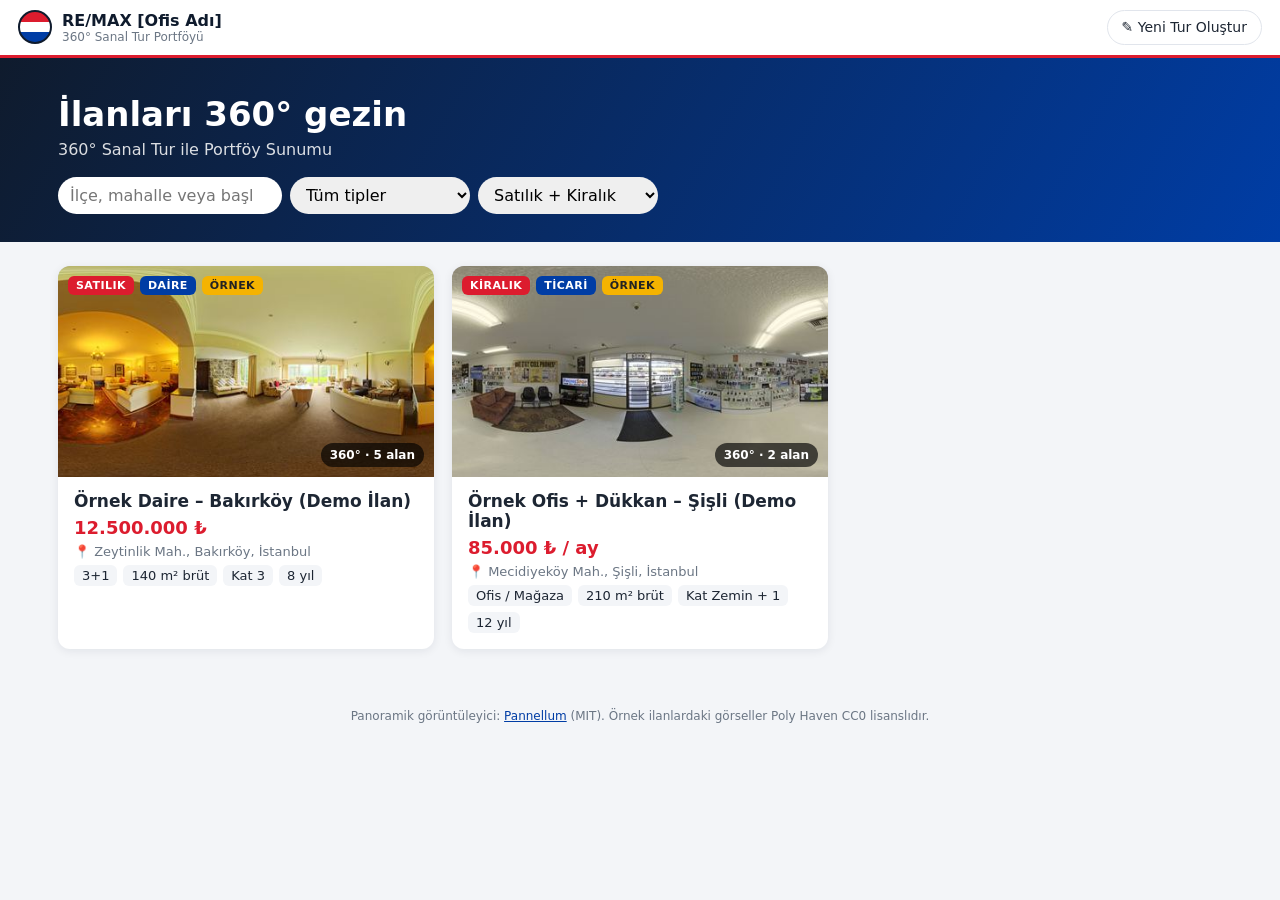
==== index.html @ f4664ff3 "Sanal tur sistemi v1" ====
<!doctype html>
<html lang="tr">
<head>
<meta charset="utf-8">
<meta name="viewport" content="width=device-width,initial-scale=1">
<title>360° Sanal Tur Portföyü</title>
<meta name="description" content="360° sanal tur ile daire ve ticari gayrimenkul portföyü">
<link rel="stylesheet" href="css/style.css">
</head>
<body>
<header class="ustbar">
  <a class="logo" href="index.html"><span class="balon"></span><span><span id="ofisAdi">RE/MAX</span><small>360° Sanal Tur Portföyü</small></span></a>
  <span class="bosluk"></span>
  <a class="btn" href="editor.html">✎ Yeni Tur Oluştur</a>
</header>
<section class="kahraman">
  <div class="kap">
    <h1>İlanları 360° gezin</h1>
    <p id="slogan">Daire ve ticari portföyümüzü odadan odaya sanal olarak gezin.</p>
    <div class="filtreler">
      <input id="ara" type="search" placeholder="İlçe, mahalle veya başlık ara…" aria-label="Ara">
      <select id="fTip" aria-label="Tip"><option value="">Tüm tipler</option><option value="daire">Daire / Konut</option><option value="ticari">Ticari</option></select>
      <select id="fDurum" aria-label="Durum"><option value="">Satılık + Kiralık</option><option>Satılık</option><option>Kiralık</option></select>
    </div>
  </div>
</section>
<main class="kap">
  <div id="izgara" class="izgara"><div class="bos">İlanlar yükleniyor…</div></div>
</main>
<div class="altbilgi">Panoramik görüntüleyici: <a href="https://pannellum.org" target="_blank" rel="noopener">Pannellum</a> (MIT). Örnek ilanlardaki görseller Poly Haven CC0 lisanslıdır.</div>
<script src="js/common.js"></script>
<script>
(function(){
  'use strict';
  var tum = [];
  if (ST.dosyaKorumasi()) { document.getElementById('izgara').innerHTML = '<div class="bos">Sunucu üzerinden açın (bkz. üstteki uyarı).</div>'; }
  ST.getJSON('ayarlar.json').then(function(a){
    if (a.marka) { document.getElementById('ofisAdi').textContent = a.marka.ofisAdi || 'RE/MAX'; if (a.marka.slogan) document.getElementById('slogan').textContent = a.marka.slogan; }
  }).catch(function(){});
  ST.getJSON('tours/index.json').then(function(ix){
    return Promise.all((ix.ilanlar || []).map(function(slug){
      return ST.getJSON('tours/' + slug + '/property.json').then(function(p){ p._slug = slug; return p; }).catch(function(e){ console.warn(e.message); return null; });
    }));
  }).then(function(list){ tum = list.filter(Boolean); ciz(); })
  .catch(function(e){ document.getElementById('izgara').innerHTML = '<div class="bos">İlan listesi yüklenemedi: ' + ST.esc(e.message) + '</div>'; });

  function ciz(){
    var q = document.getElementById('ara').value.toLocaleLowerCase('tr');
    var t = document.getElementById('fTip').value, d = document.getElementById('fDurum').value;
    var f = tum.filter(function(p){
      var metin = (p.baslik + ' ' + ST.konumYaz(p)).toLocaleLowerCase('tr');
      return (!q || metin.indexOf(q) > -1) && (!t || p.tip === t) && (!d || p.durum === d);
    });
    var el = document.getElementById('izgara');
    if (!f.length) { el.innerHTML = '<div class="bos">Kriterlere uygun ilan yok.</div>'; return; }
    el.innerHTML = f.map(function(p){
      var b = p.bilgiler || {}, ozet = [];
      if (b.odaSayisi && p.tip !== 'ticari') ozet.push(b.odaSayisi);
      if (b.kullanimAlani && p.tip === 'ticari') ozet.push(b.kullanimAlani);
      if (b.brutM2) ozet.push(b.brutM2 + ' m² brüt');
      if (b.kat) ozet.push('Kat ' + b.kat);
      if (b.binaYasi != null && b.binaYasi !== '') ozet.push(ST.degerYaz({k:'binaYasi'}, b.binaYasi));
      var kapak = 'tours/' + encodeURIComponent(p._slug) + '/' + encodeURIComponent(p.kapak || (p.sahneler && p.sahneler[0] && p.sahneler[0].kucuk) || '');
      return '<a class="kart" href="tur.html?p=' + encodeURIComponent(p._slug) + '">' +
        '<div class="gorsel" style="background-image:url(\'' + kapak + '\')"><div class="rozetler">' +
          '<span class="rozet kirmizi">' + ST.esc(p.durum || '') + '</span>' +
          '<span class="rozet">' + (p.tip === 'ticari' ? 'Ticari' : 'Daire') + '</span>' +
          (p.ornek ? '<span class="rozet sari">Örnek</span>' : '') +
        '</div><span class="tur360">360° · ' + ((p.sahneler || []).length) + ' alan</span></div>' +
        '<div class="icerik"><h3>' + ST.esc(p.baslik) + '</h3><div class="fiyat">' + ST.esc(ST.fiyatYaz(p)) + '</div>' +
        '<div class="konum">📍 ' + ST.esc(ST.konumYaz(p)) + '</div>' +
        '<div class="ozet">' + ozet.map(function(o){ return '<span>' + ST.esc(o) + '</span>'; }).join('') + '</div></div></a>';
    }).join('');
  }
  ['ara','fTip','fDurum'].forEach(function(id){ document.getElementById(id).addEventListener('input', ciz); });
})();
</script>
</body>
</html>
---- css/style.css ----
:root{--kirmizi:#DC1C2E;--mavi:#003DA5;--koyu:#0f1b2d;--gri:#f3f5f8;--cizgi:#e1e5ec;--yazi:#1d2633;--soluk:#6b7684;--yesil:#25D366;--r:12px}
*{box-sizing:border-box}
html,body{margin:0;padding:0}
body{font-family:system-ui,-apple-system,"Segoe UI",Roboto,"Helvetica Neue",Arial,sans-serif;color:var(--yazi);background:var(--gri);-webkit-font-smoothing:antialiased}
a{color:var(--mavi)}
button,.btn{font:inherit;cursor:pointer;border:1px solid var(--cizgi);background:#fff;color:var(--yazi);padding:8px 14px;border-radius:999px;display:inline-flex;align-items:center;gap:6px;text-decoration:none;font-size:14px;line-height:1.2}
button:hover,.btn:hover{border-color:var(--mavi)}
.btn-ana{background:var(--kirmizi);border-color:var(--kirmizi);color:#fff}
.btn-ana:hover{filter:brightness(1.08);border-color:var(--kirmizi)}
.btn-mavi{background:var(--mavi);border-color:var(--mavi);color:#fff}
.btn-wa{background:var(--yesil);border-color:var(--yesil);color:#fff}
.btn[aria-disabled=true],button:disabled{opacity:.45;pointer-events:none}
.aktif{background:var(--koyu)!important;color:#fff!important;border-color:var(--koyu)!important}
.st-uyari{background:#fff3cd;border-bottom:1px solid #f0d58a;padding:12px 16px;font-size:14px}
.rozet{display:inline-block;font-size:11px;font-weight:700;letter-spacing:.04em;text-transform:uppercase;padding:3px 8px;border-radius:6px;background:var(--mavi);color:#fff}
.rozet.kirmizi{background:var(--kirmizi)}
.rozet.sari{background:#f5b301;color:#222}

/* Üst bar */
.ustbar{display:flex;align-items:center;gap:14px;padding:10px 18px;background:#fff;border-bottom:3px solid var(--kirmizi);position:relative;z-index:5}
.logo{display:flex;align-items:center;gap:10px;font-weight:800;text-decoration:none;color:var(--koyu)}
.logo .balon{width:34px;height:34px;border-radius:50%;background:linear-gradient(180deg,var(--kirmizi) 0 33%,#fff 33% 66%,var(--mavi) 66%);border:2px solid var(--koyu);flex:none}
.logo small{display:block;font-weight:500;color:var(--soluk);font-size:12px}
.ustbar .bosluk{flex:1}

/* Portföy */
.kahraman{background:linear-gradient(120deg,var(--koyu),var(--mavi));color:#fff;padding:36px 18px 28px}
.kahraman h1{margin:0 0 6px;font-size:clamp(22px,4vw,34px)}
.kahraman p{margin:0;opacity:.85}
.filtreler{display:flex;flex-wrap:wrap;gap:8px;margin-top:18px}
.filtreler input,.filtreler select{font:inherit;padding:8px 12px;border-radius:999px;border:0;min-width:180px}
.kap{max-width:1200px;margin:0 auto;padding:0 18px}
.izgara{display:grid;grid-template-columns:repeat(auto-fill,minmax(290px,1fr));gap:18px;padding:24px 0 40px}
.kart{background:#fff;border-radius:var(--r);overflow:hidden;box-shadow:0 2px 10px rgba(15,27,45,.08);text-decoration:none;color:inherit;display:flex;flex-direction:column;transition:transform .15s,box-shadow .15s}
.kart:hover{transform:translateY(-3px);box-shadow:0 8px 24px rgba(15,27,45,.15)}
.kart .gorsel{position:relative;aspect-ratio:16/9;background:#ccd center/cover no-repeat}
.kart .gorsel .rozetler{position:absolute;left:10px;top:10px;display:flex;gap:6px}
.kart .gorsel .tur360{position:absolute;right:10px;bottom:10px;background:rgba(0,0,0,.65);color:#fff;font-weight:700;font-size:12px;padding:5px 9px;border-radius:999px}
.kart .icerik{padding:14px 16px 16px;display:flex;flex-direction:column;gap:6px}
.kart h3{margin:0;font-size:17px}
.kart .fiyat{color:var(--kirmizi);font-weight:800;font-size:18px}
.kart .konum{color:var(--soluk);font-size:13px}
.kart .ozet{display:flex;flex-wrap:wrap;gap:6px;font-size:13px}
.kart .ozet span{background:var(--gri);padding:3px 8px;border-radius:6px}
.bos{padding:40px;text-align:center;color:var(--soluk)}
.altbilgi{font-size:12px;color:var(--soluk);text-align:center;padding:20px}

/* Tur sayfası */
body.tur{height:100vh;height:100dvh;overflow:hidden;display:flex;flex-direction:column}
.tur-ana{flex:1;display:flex;min-height:0;position:relative}
.sahne-alani{flex:1;position:relative;min-width:0;background:#000}
#panorama{position:absolute;inset:0}
.tur-baslik{min-width:0}
.tur-baslik h1{margin:0;font-size:16px;white-space:nowrap;overflow:hidden;text-overflow:ellipsis}
.tur-baslik .fiyat{color:var(--kirmizi);font-weight:800}
.arac-cubugu{position:absolute;top:12px;right:12px;display:flex;gap:6px;z-index:3;flex-wrap:wrap;justify-content:flex-end}
.arac-cubugu button{background:rgba(255,255,255,.92);backdrop-filter:blur(4px)}
.sahne-adi{position:absolute;left:12px;bottom:118px;z-index:3;background:rgba(0,0,0,.6);color:#fff;padding:6px 12px;border-radius:999px;font-weight:600;font-size:14px}
.sahne-seridi{position:absolute;left:0;right:0;bottom:0;z-index:3;display:flex;gap:8px;overflow-x:auto;padding:10px 12px;background:linear-gradient(transparent,rgba(0,0,0,.7))}
.sahne-seridi button{flex:none;padding:0;border:2px solid transparent;border-radius:10px;overflow:hidden;width:132px;background:#000;color:#fff;flex-direction:column;align-items:stretch;gap:0}
.sahne-seridi button img{width:100%;height:66px;object-fit:cover;display:block}
.sahne-seridi button span{font-size:12px;padding:4px 6px;text-align:left;white-space:nowrap;overflow:hidden;text-overflow:ellipsis}
.sahne-seridi button.secili{border-color:var(--kirmizi)}
.panel{width:380px;flex:none;background:#fff;overflow-y:auto;border-left:1px solid var(--cizgi);transition:margin .25s}
.panel.kapali{margin-right:-380px}
.panel section{padding:16px 18px;border-bottom:1px solid var(--cizgi)}
.panel h2{margin:0 0 4px;font-size:19px}
.panel h3{margin:0 0 10px;font-size:13px;text-transform:uppercase;letter-spacing:.05em;color:var(--soluk)}
.panel .fiyat-buyuk{font-size:24px;font-weight:800;color:var(--kirmizi)}
.panel .aciklama{font-size:14px;color:#3c4654;white-space:pre-line}
.tablo{width:100%;border-collapse:collapse;font-size:14px}
.tablo td{padding:7px 0;border-bottom:1px dashed var(--cizgi)}
.tablo td:first-child{color:var(--soluk)}
.tablo td:last-child{text-align:right;font-weight:600}
.cipler{display:flex;flex-wrap:wrap;gap:6px}
.cipler span{background:#eef3fb;color:var(--mavi);padding:5px 10px;border-radius:999px;font-size:13px}
.cipler span::before{content:"✓ "}
.kat-plani img{width:100%;border-radius:8px;cursor:zoom-in;border:1px solid var(--cizgi)}
.harita iframe{width:100%;height:220px;border:0;border-radius:8px}
.danisman{display:flex;gap:12px;align-items:center}
.danisman .foto{width:64px;height:64px;border-radius:50%;background:var(--gri) center/cover;flex:none;display:grid;place-items:center;font-weight:800;color:var(--soluk);font-size:22px;border:2px solid var(--kirmizi)}
.danisman .ad{font-weight:700}
.danisman .alt{font-size:13px;color:var(--soluk)}
.yer-tutucu{background:#fff3cd;border-radius:4px;padding:0 3px}
.dugmeler{display:flex;flex-wrap:wrap;gap:8px;margin-top:12px}
.modal{position:fixed;inset:0;background:rgba(0,0,0,.75);display:none;align-items:center;justify-content:center;z-index:50;padding:20px}
.modal.acik{display:flex}
.modal .kutu{background:#fff;border-radius:var(--r);padding:20px;max-width:min(92vw,900px);max-height:90vh;overflow:auto;position:relative}
.modal .kapat{position:absolute;top:8px;right:8px}
.modal img{max-width:100%;display:block}
#qr canvas,#qr img{display:block;margin:10px auto}
.toast{position:fixed;left:50%;bottom:24px;transform:translateX(-50%);background:var(--koyu);color:#fff;padding:10px 16px;border-radius:999px;z-index:60;opacity:0;transition:opacity .2s;pointer-events:none}
.toast.goster{opacity:1}

/* Hotspot */
.pnlm-hotspot-base.st-hs{position:absolute;width:38px;height:38px;cursor:pointer}
.st-hs-ikon{display:grid;place-items:center;width:38px;height:38px;border-radius:50%;font-weight:800;font-size:18px;color:#fff;box-shadow:0 2px 10px rgba(0,0,0,.45);border:2px solid #fff;transition:transform .15s}
.st-hs:hover .st-hs-ikon{transform:scale(1.15)}
.st-hs-gecis .st-hs-ikon{background:var(--kirmizi);animation:nabiz 2s infinite}
.st-hs-bilgi .st-hs-ikon{background:var(--mavi);font-family:Georgia,serif;font-style:italic}
.st-hs-etiket{position:absolute;left:50%;top:44px;transform:translateX(-50%);background:rgba(15,27,45,.92);color:#fff;padding:6px 10px;border-radius:8px;font-size:13px;white-space:nowrap;pointer-events:none}
.st-hs-bilgi .st-hs-etiket{white-space:normal;width:230px;display:none}
.st-hs-bilgi .st-hs-etiket strong{display:block;margin-bottom:2px}
.st-hs-bilgi .st-hs-etiket span{opacity:.9}
.st-hs-bilgi:hover .st-hs-etiket,.st-hs-bilgi.acik .st-hs-etiket{display:block}
@keyframes nabiz{0%{box-shadow:0 0 0 0 rgba(220,28,46,.6)}70%{box-shadow:0 0 0 14px rgba(220,28,46,0)}100%{box-shadow:0 0 0 0 rgba(220,28,46,0)}}

@media (max-width:820px){
  .panel{position:absolute;inset:auto 0 0 0;width:auto;max-height:70%;z-index:10;border-left:0;border-top:3px solid var(--kirmizi);border-radius:16px 16px 0 0;box-shadow:0 -8px 30px rgba(0,0,0,.3)}
  .panel.kapali{margin:0;transform:translateY(105%)}
  .ustbar .gizle-mobil{display:none}
  .arac-cubugu button .yazi{display:none}
  .sahne-seridi button{width:104px}
  .sahne-seridi button img{height:52px}
  .sahne-adi{bottom:100px}
}

/* Editör */
body.editor{height:100vh;display:flex;flex-direction:column;overflow:hidden}
.ed-ana{flex:1;display:grid;grid-template-columns:400px 1fr;min-height:0}
.ed-form{overflow-y:auto;background:#fff;border-right:1px solid var(--cizgi)}
.ed-form details{border-bottom:1px solid var(--cizgi)}
.ed-form summary{padding:13px 16px;font-weight:700;cursor:pointer;background:#fafbfc}
.ed-form .govde{padding:12px 16px 16px;display:grid;grid-template-columns:1fr 1fr;gap:10px}
.ed-form label{display:flex;flex-direction:column;gap:4px;font-size:12px;color:var(--soluk);font-weight:600}
.ed-form label.tam{grid-column:1/-1}
.ed-form input,.ed-form select,.ed-form textarea{font:inherit;font-size:14px;color:var(--yazi);padding:7px 9px;border:1px solid var(--cizgi);border-radius:8px;background:#fff;width:100%}
.ed-form textarea{min-height:70px;resize:vertical}
.ed-form .ipucu{grid-column:1/-1;font-size:12px;color:var(--soluk);margin:0}
.tip-secici{grid-column:1/-1;display:flex;gap:6px}
.tip-secici button{flex:1;justify-content:center}
.oz-cipler{grid-column:1/-1;display:flex;flex-wrap:wrap;gap:5px}
.oz-cipler button{padding:4px 9px;font-size:12px}
.ed-sag{display:flex;flex-direction:column;min-width:0;min-height:0}
.ed-arac{display:flex;flex-wrap:wrap;gap:8px;padding:10px 12px;background:#fff;border-bottom:1px solid var(--cizgi);align-items:center}
.ed-arac .bosluk{flex:1}
.ed-onizleme{flex:1;position:relative;background:#1b2330;min-height:240px}
#edPanorama{position:absolute;inset:0}
.ed-onizleme.yerlestir{outline:4px solid #f5b301;outline-offset:-4px}
.ed-onizleme.yerlestir #edPanorama{cursor:crosshair}
.ed-bos{position:absolute;inset:0;display:grid;place-items:center;color:#9aa6b6;text-align:center;padding:20px}
.ed-mod{position:absolute;top:10px;left:50%;transform:translateX(-50%);background:#f5b301;color:#222;font-weight:700;padding:6px 14px;border-radius:999px;z-index:4;display:none}
.ed-onizleme.yerlestir .ed-mod{display:block}
.ed-alt{display:grid;grid-template-columns:1fr 1fr;gap:0;max-height:38%;min-height:180px;border-top:1px solid var(--cizgi);background:#fff}
.ed-alt>div{overflow-y:auto;padding:10px 12px}
.ed-alt>div+div{border-left:1px solid var(--cizgi)}
.ed-alt h4{margin:0 0 8px;font-size:13px;text-transform:uppercase;color:var(--soluk);letter-spacing:.05em}
.sahne-liste{display:flex;flex-direction:column;gap:6px}
.sahne-satir{display:grid;grid-template-columns:72px 1fr auto;gap:8px;align-items:center;padding:6px;border:1px solid var(--cizgi);border-radius:10px}
.sahne-satir.secili{border-color:var(--kirmizi);background:#fff5f6}
.sahne-satir img{width:72px;height:36px;object-fit:cover;border-radius:6px;cursor:pointer}
.sahne-satir input{font:inherit;font-size:14px;border:1px solid var(--cizgi);border-radius:6px;padding:5px 7px;width:100%}
.sahne-satir .islemler{display:flex;gap:4px}
.sahne-satir .islemler button{padding:4px 8px;font-size:12px}
.nokta-liste{display:flex;flex-direction:column;gap:6px;font-size:13px}
.nokta-satir{display:flex;gap:8px;align-items:center;padding:6px 8px;border:1px solid var(--cizgi);border-radius:8px}
.nokta-satir .tip{font-weight:800;width:22px;height:22px;border-radius:50%;display:grid;place-items:center;color:#fff;flex:none;font-size:12px}
.nokta-satir .tip.g{background:var(--kirmizi)}
.nokta-satir .tip.b{background:var(--mavi)}
.nokta-satir .metin{flex:1;min-width:0;overflow:hidden;text-overflow:ellipsis;white-space:nowrap}
.nokta-satir button{padding:3px 8px;font-size:12px}
.form-modal label{display:flex;flex-direction:column;gap:4px;font-size:13px;font-weight:600;margin-bottom:10px;color:var(--soluk)}
.form-modal input,.form-modal select,.form-modal textarea{font:inherit;padding:8px;border:1px solid var(--cizgi);border-radius:8px;width:360px;max-width:80vw}
.yukleniyor{position:fixed;inset:0;background:rgba(255,255,255,.8);display:none;place-items:center;z-index:70;font-weight:700}
.yukleniyor.acik{display:grid}
@media (max-width:900px){.ed-ana{grid-template-columns:1fr;overflow-y:auto}.ed-form{max-height:none}.ed-sag{min-height:90vh}.ed-alt{grid-template-columns:1fr}}
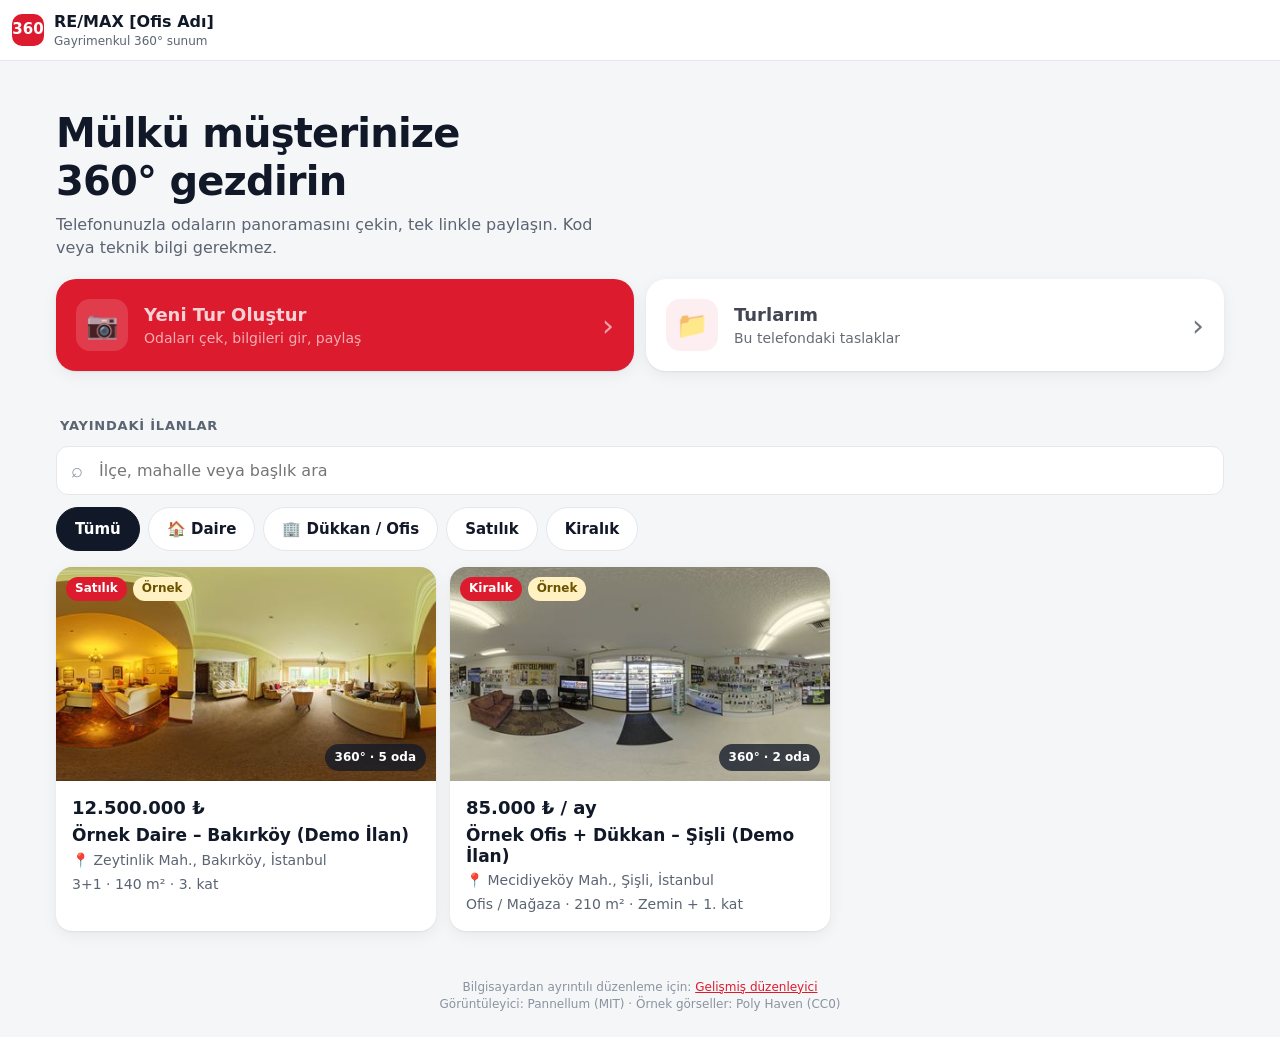
==== commit 9b17fc41: "Çek ve Kaydet sihirbazı, telefon panoraması desteği, taslak kaydı ve yeni mobil öncelikli arayüz" ====
--- a/index.html
+++ b/index.html
@@ -2,77 +2,87 @@
 <html lang="tr">
 <head>
 <meta charset="utf-8">
-<meta name="viewport" content="width=device-width,initial-scale=1">
-<title>360° Sanal Tur Portföyü</title>
-<meta name="description" content="360° sanal tur ile daire ve ticari gayrimenkul portföyü">
+<meta name="viewport" content="width=device-width,initial-scale=1,viewport-fit=cover">
+<meta name="theme-color" content="#ffffff">
+<title>360° Sanal Tur</title>
+<meta name="description" content="Daire ve ticari gayrimenkulleri 360° sanal tur ile gezin">
 <link rel="stylesheet" href="css/style.css">
 </head>
 <body>
 <header class="ustbar">
-  <a class="logo" href="index.html"><span class="balon"></span><span><span id="ofisAdi">RE/MAX</span><small>360° Sanal Tur Portföyü</small></span></a>
-  <span class="bosluk"></span>
-  <a class="btn" href="editor.html">✎ Yeni Tur Oluştur</a>
+  <a class="logo" href="index.html"><span class="isaret">360</span><span><span id="ofisAdi">Sanal Tur</span><small>Gayrimenkul 360° sunum</small></span></a>
 </header>
+
 <section class="kahraman">
-  <div class="kap">
-    <h1>İlanları 360° gezin</h1>
-    <p id="slogan">Daire ve ticari portföyümüzü odadan odaya sanal olarak gezin.</p>
-    <div class="filtreler">
-      <input id="ara" type="search" placeholder="İlçe, mahalle veya başlık ara…" aria-label="Ara">
-      <select id="fTip" aria-label="Tip"><option value="">Tüm tipler</option><option value="daire">Daire / Konut</option><option value="ticari">Ticari</option></select>
-      <select id="fDurum" aria-label="Durum"><option value="">Satılık + Kiralık</option><option>Satılık</option><option>Kiralık</option></select>
-    </div>
+  <h2>Mülkü müşterinize<br>360° gezdirin</h2>
+  <p>Telefonunuzla odaların panoramasını çekin, tek linkle paylaşın. Kod veya teknik bilgi gerekmez.</p>
+  <div class="buyuk-secim">
+    <a class="ana" href="cek.html#yeni" id="btnYeniTur"><span class="e">📷</span><span><b>Yeni Tur Oluştur</b><span>Odaları çek, bilgileri gir, paylaş</span></span></a>
+    <a href="cek.html" id="btnTurlarim"><span class="e">📁</span><span><b>Turlarım</b><span id="taslakSayi">Bu telefondaki taslaklar</span></span></a>
   </div>
 </section>
-<main class="kap">
-  <div id="izgara" class="izgara"><div class="bos">İlanlar yükleniyor…</div></div>
+
+<main class="sayfa genis" style="padding-bottom:24px">
+  <div class="bolum-baslik">Yayındaki ilanlar</div>
+  <div class="ara"><input id="ara" class="girdi" type="search" placeholder="İlçe, mahalle veya başlık ara" aria-label="Ara"></div>
+  <div class="filtre-cubugu" id="filtreler">
+    <button class="aktif" data-f="">Tümü</button>
+    <button data-f="daire">🏠 Daire</button>
+    <button data-f="ticari">🏢 Dükkan / Ofis</button>
+    <button data-f="Satılık">Satılık</button>
+    <button data-f="Kiralık">Kiralık</button>
+  </div>
+  <div id="izgara" class="izgara" style="margin-top:10px"><div class="bos">İlanlar yükleniyor…</div></div>
 </main>
-<div class="altbilgi">Panoramik görüntüleyici: <a href="https://pannellum.org" target="_blank" rel="noopener">Pannellum</a> (MIT). Örnek ilanlardaki görseller Poly Haven CC0 lisanslıdır.</div>
+<div class="altbilgi">Bilgisayardan ayrıntılı düzenleme için: <a href="editor.html">Gelişmiş düzenleyici</a><br>Görüntüleyici: Pannellum (MIT) · Örnek görseller: Poly Haven (CC0)</div>
+
 <script src="js/common.js"></script>
+<script src="js/depo.js"></script>
 <script>
 (function(){
   'use strict';
-  var tum = [];
-  if (ST.dosyaKorumasi()) { document.getElementById('izgara').innerHTML = '<div class="bos">Sunucu üzerinden açın (bkz. üstteki uyarı).</div>'; }
-  ST.getJSON('ayarlar.json').then(function(a){
-    if (a.marka) { document.getElementById('ofisAdi').textContent = a.marka.ofisAdi || 'RE/MAX'; if (a.marka.slogan) document.getElementById('slogan').textContent = a.marka.slogan; }
-  }).catch(function(){});
+  var tum = [], filtre = '';
+  ST.dosyaKorumasi();
+  ST.getJSON('ayarlar.json').then(function(a){ if (a.marka && a.marka.ofisAdi) document.getElementById('ofisAdi').textContent = a.marka.ofisAdi; }).catch(function(){});
+  Depo.taslakListe().then(function(l){ if (l.length) document.getElementById('taslakSayi').textContent = l.length + ' taslak bu telefonda kayıtlı'; }).catch(function(){});
   ST.getJSON('tours/index.json').then(function(ix){
     return Promise.all((ix.ilanlar || []).map(function(slug){
-      return ST.getJSON('tours/' + slug + '/property.json').then(function(p){ p._slug = slug; return p; }).catch(function(e){ console.warn(e.message); return null; });
+      return ST.getJSON('tours/' + slug + '/property.json').then(function(p){ p._slug = slug; return p; }).catch(function(){ return null; });
     }));
   }).then(function(list){ tum = list.filter(Boolean); ciz(); })
-  .catch(function(e){ document.getElementById('izgara').innerHTML = '<div class="bos">İlan listesi yüklenemedi: ' + ST.esc(e.message) + '</div>'; });
+  .catch(function(e){ document.getElementById('izgara').innerHTML = '<div class="bos">İlanlar yüklenemedi.</div>'; });
 
   function ciz(){
     var q = document.getElementById('ara').value.toLocaleLowerCase('tr');
-    var t = document.getElementById('fTip').value, d = document.getElementById('fDurum').value;
     var f = tum.filter(function(p){
       var metin = (p.baslik + ' ' + ST.konumYaz(p)).toLocaleLowerCase('tr');
-      return (!q || metin.indexOf(q) > -1) && (!t || p.tip === t) && (!d || p.durum === d);
+      return (!q || metin.indexOf(q) > -1) && (!filtre || p.tip === filtre || p.durum === filtre);
     });
     var el = document.getElementById('izgara');
-    if (!f.length) { el.innerHTML = '<div class="bos">Kriterlere uygun ilan yok.</div>'; return; }
+    if (!f.length) { el.innerHTML = '<div class="bos"><div class="ikon">🔍</div>' + (tum.length ? 'Bu aramaya uygun ilan yok.' : 'Henüz yayında ilan yok.<br>İlk turunuzu oluşturun!') + '</div>'; return; }
     el.innerHTML = f.map(function(p){
       var b = p.bilgiler || {}, ozet = [];
-      if (b.odaSayisi && p.tip !== 'ticari') ozet.push(b.odaSayisi);
-      if (b.kullanimAlani && p.tip === 'ticari') ozet.push(b.kullanimAlani);
-      if (b.brutM2) ozet.push(b.brutM2 + ' m² brüt');
-      if (b.kat) ozet.push('Kat ' + b.kat);
-      if (b.binaYasi != null && b.binaYasi !== '') ozet.push(ST.degerYaz({k:'binaYasi'}, b.binaYasi));
+      if (p.tip !== 'ticari' && b.odaSayisi) ozet.push(b.odaSayisi);
+      if (p.tip === 'ticari' && b.kullanimAlani) ozet.push(b.kullanimAlani);
+      if (b.brutM2) ozet.push(b.brutM2 + ' m²');
+      if (b.kat) ozet.push(b.kat + '. kat');
       var kapak = 'tours/' + encodeURIComponent(p._slug) + '/' + encodeURIComponent(p.kapak || (p.sahneler && p.sahneler[0] && p.sahneler[0].kucuk) || '');
       return '<a class="kart" href="tur.html?p=' + encodeURIComponent(p._slug) + '">' +
         '<div class="gorsel" style="background-image:url(\'' + kapak + '\')"><div class="rozetler">' +
-          '<span class="rozet kirmizi">' + ST.esc(p.durum || '') + '</span>' +
-          '<span class="rozet">' + (p.tip === 'ticari' ? 'Ticari' : 'Daire') + '</span>' +
-          (p.ornek ? '<span class="rozet sari">Örnek</span>' : '') +
-        '</div><span class="tur360">360° · ' + ((p.sahneler || []).length) + ' alan</span></div>' +
-        '<div class="icerik"><h3>' + ST.esc(p.baslik) + '</h3><div class="fiyat">' + ST.esc(ST.fiyatYaz(p)) + '</div>' +
+          '<span class="rozet ana">' + ST.esc(p.durum || '') + '</span>' + (p.ornek ? '<span class="rozet ornek">Örnek</span>' : '') +
+        '</div><span class="tur360">360° · ' + ((p.sahneler || []).length) + ' oda</span></div>' +
+        '<div class="icerik"><div class="fiyat">' + ST.esc(ST.fiyatYaz(p)) + '</div><h3>' + ST.esc(p.baslik) + '</h3>' +
         '<div class="konum">📍 ' + ST.esc(ST.konumYaz(p)) + '</div>' +
-        '<div class="ozet">' + ozet.map(function(o){ return '<span>' + ST.esc(o) + '</span>'; }).join('') + '</div></div></a>';
+        (ozet.length ? '<div class="ozet">' + ST.esc(ozet.join(' · ')) + '</div>' : '') + '</div></a>';
     }).join('');
   }
-  ['ara','fTip','fDurum'].forEach(function(id){ document.getElementById(id).addEventListener('input', ciz); });
+  document.getElementById('ara').addEventListener('input', ciz);
+  document.getElementById('filtreler').addEventListener('click', function(e){
+    var b = e.target.closest('button'); if (!b) return;
+    filtre = b.dataset.f;
+    Array.prototype.forEach.call(this.children, function(x){ x.classList.toggle('aktif', x === b); });
+    ciz();
+  });
 })();
 </script>
 </body>
--- a/css/style.css
+++ b/css/style.css
@@ -1,166 +1,345 @@
-:root{--kirmizi:#DC1C2E;--mavi:#003DA5;--koyu:#0f1b2d;--gri:#f3f5f8;--cizgi:#e1e5ec;--yazi:#1d2633;--soluk:#6b7684;--yesil:#25D366;--r:12px}
-*{box-sizing:border-box}
+/* ===== Sanal Tur – tasarım sistemi (mobil öncelikli) ===== */
+:root{
+  --ana:#DC1C2E;--ana-koyu:#B3141F;--ana-acik:#FDECEE;
+  --metin:#111827;--ikincil:#5B6472;--soluk:#8A93A0;
+  --zemin:#F5F6F8;--kart:#FFFFFF;--cizgi:#E5E7EB;--koyu:#111827;
+  --wa:#1FAF54;--r:16px;--r-k:12px;--golge:0 1px 2px rgba(17,24,39,.06),0 4px 16px rgba(17,24,39,.06);
+  --ust:env(safe-area-inset-top,0px);--alt:env(safe-area-inset-bottom,0px);
+}
+*{box-sizing:border-box;-webkit-tap-highlight-color:transparent}
+html{-webkit-text-size-adjust:100%}
 html,body{margin:0;padding:0}
-body{font-family:system-ui,-apple-system,"Segoe UI",Roboto,"Helvetica Neue",Arial,sans-serif;color:var(--yazi);background:var(--gri);-webkit-font-smoothing:antialiased}
-a{color:var(--mavi)}
-button,.btn{font:inherit;cursor:pointer;border:1px solid var(--cizgi);background:#fff;color:var(--yazi);padding:8px 14px;border-radius:999px;display:inline-flex;align-items:center;gap:6px;text-decoration:none;font-size:14px;line-height:1.2}
-button:hover,.btn:hover{border-color:var(--mavi)}
-.btn-ana{background:var(--kirmizi);border-color:var(--kirmizi);color:#fff}
-.btn-ana:hover{filter:brightness(1.08);border-color:var(--kirmizi)}
-.btn-mavi{background:var(--mavi);border-color:var(--mavi);color:#fff}
-.btn-wa{background:var(--yesil);border-color:var(--yesil);color:#fff}
-.btn[aria-disabled=true],button:disabled{opacity:.45;pointer-events:none}
+body{font-family:system-ui,-apple-system,"Segoe UI",Roboto,"Helvetica Neue",Arial,sans-serif;font-size:16px;line-height:1.45;color:var(--metin);background:var(--zemin);-webkit-font-smoothing:antialiased;overflow-x:hidden}
+a{color:var(--ana)}
+h1,h2,h3{line-height:1.2}
+img{max-width:100%}
+[hidden]{display:none!important}
+code{background:#eef0f3;padding:1px 5px;border-radius:5px;font-size:.9em}
+
+/* Butonlar */
+.btn,button{font:inherit;font-weight:600;cursor:pointer;border:1.5px solid var(--cizgi);background:var(--kart);color:var(--metin);min-height:44px;padding:10px 18px;border-radius:999px;display:inline-flex;align-items:center;justify-content:center;gap:8px;text-decoration:none;font-size:15px;line-height:1.2;transition:background .15s,border-color .15s,transform .05s;user-select:none}
+.btn:active,button:active{transform:scale(.98)}
+.btn:hover,button:hover{border-color:#cdd2d9}
+.btn-ana{background:var(--ana);border-color:var(--ana);color:#fff}
+.btn-ana:hover{background:var(--ana-koyu);border-color:var(--ana-koyu)}
+.btn-koyu{background:var(--koyu);border-color:var(--koyu);color:#fff}
+.btn-sade{background:transparent;border-color:transparent}
+.btn-sade:hover{background:rgba(17,24,39,.05);border-color:transparent}
+.btn-wa{background:var(--wa);border-color:var(--wa);color:#fff}
+.btn-buyuk{min-height:56px;font-size:17px;padding:14px 22px;border-radius:var(--r)}
+.btn-blok{display:flex;width:100%}
+.btn-ikon{width:44px;padding:0;flex:none}
+.btn[aria-disabled=true],button:disabled{opacity:.4;pointer-events:none}
 .aktif{background:var(--koyu)!important;color:#fff!important;border-color:var(--koyu)!important}
-.st-uyari{background:#fff3cd;border-bottom:1px solid #f0d58a;padding:12px 16px;font-size:14px}
-.rozet{display:inline-block;font-size:11px;font-weight:700;letter-spacing:.04em;text-transform:uppercase;padding:3px 8px;border-radius:6px;background:var(--mavi);color:#fff}
-.rozet.kirmizi{background:var(--kirmizi)}
-.rozet.sari{background:#f5b301;color:#222}
 
 /* Üst bar */
-.ustbar{display:flex;align-items:center;gap:14px;padding:10px 18px;background:#fff;border-bottom:3px solid var(--kirmizi);position:relative;z-index:5}
-.logo{display:flex;align-items:center;gap:10px;font-weight:800;text-decoration:none;color:var(--koyu)}
-.logo .balon{width:34px;height:34px;border-radius:50%;background:linear-gradient(180deg,var(--kirmizi) 0 33%,#fff 33% 66%,var(--mavi) 66%);border:2px solid var(--koyu);flex:none}
-.logo small{display:block;font-weight:500;color:var(--soluk);font-size:12px}
+.ustbar{position:sticky;top:0;z-index:20;display:flex;align-items:center;gap:8px;padding:calc(8px + var(--ust)) 12px 8px;background:rgba(255,255,255,.92);backdrop-filter:saturate(1.4) blur(10px);-webkit-backdrop-filter:saturate(1.4) blur(10px);border-bottom:1px solid var(--cizgi);min-height:60px}
 .ustbar .bosluk{flex:1}
-
-/* Portföy */
-.kahraman{background:linear-gradient(120deg,var(--koyu),var(--mavi));color:#fff;padding:36px 18px 28px}
-.kahraman h1{margin:0 0 6px;font-size:clamp(22px,4vw,34px)}
-.kahraman p{margin:0;opacity:.85}
-.filtreler{display:flex;flex-wrap:wrap;gap:8px;margin-top:18px}
-.filtreler input,.filtreler select{font:inherit;padding:8px 12px;border-radius:999px;border:0;min-width:180px}
-.kap{max-width:1200px;margin:0 auto;padding:0 18px}
-.izgara{display:grid;grid-template-columns:repeat(auto-fill,minmax(290px,1fr));gap:18px;padding:24px 0 40px}
-.kart{background:#fff;border-radius:var(--r);overflow:hidden;box-shadow:0 2px 10px rgba(15,27,45,.08);text-decoration:none;color:inherit;display:flex;flex-direction:column;transition:transform .15s,box-shadow .15s}
-.kart:hover{transform:translateY(-3px);box-shadow:0 8px 24px rgba(15,27,45,.15)}
-.kart .gorsel{position:relative;aspect-ratio:16/9;background:#ccd center/cover no-repeat}
+.ustbar .kucuk{white-space:nowrap}
+.ustbar h1{font-size:17px;margin:0;white-space:nowrap;overflow:hidden;text-overflow:ellipsis}
+.logo{display:flex;align-items:center;gap:10px;font-weight:800;text-decoration:none;color:var(--metin);min-height:44px}
+.logo .isaret{width:32px;height:32px;border-radius:10px;background:var(--ana);color:#fff;display:grid;place-items:center;font-size:15px;font-weight:900;flex:none}
+.logo small{display:block;font-weight:500;color:var(--ikincil);font-size:12px}
+.st-uyari{background:#FFF7E0;border-bottom:1px solid #F3DE9C;padding:12px 16px;font-size:14px}
+
+/* Genel yerleşim */
+.sayfa{max-width:720px;margin:0 auto;padding:16px 16px calc(120px + var(--alt))}
+.genis{max-width:1200px}
+.kart-k{background:var(--kart);border-radius:var(--r);box-shadow:var(--golge);padding:18px}
+.kart-k+.kart-k{margin-top:14px}
+.baslik-k{font-size:22px;margin:4px 0 6px}
+.yardim{color:var(--ikincil);font-size:15px;margin:0 0 16px}
+.kucuk{font-size:13px;color:var(--ikincil)}
+.bolum-baslik{font-size:13px;font-weight:700;letter-spacing:.06em;text-transform:uppercase;color:var(--ikincil);margin:22px 4px 10px}
+.bos{padding:28px 18px;text-align:center;color:var(--ikincil);background:var(--kart);border-radius:var(--r);border:1.5px dashed var(--cizgi)}
+.bos .ikon{font-size:40px;line-height:1;margin-bottom:8px}
+.rozet{display:inline-flex;align-items:center;font-size:12px;font-weight:700;padding:3px 9px;border-radius:999px;background:#EEF0F3;color:var(--metin)}
+.rozet.ana{background:var(--ana);color:#fff}
+.rozet.ornek{background:#FFF1C2;color:#6B5200}
+
+/* Form */
+.alan{display:flex;flex-direction:column;gap:6px;margin-bottom:14px;font-size:14px;font-weight:600;color:var(--metin)}
+.alan small{font-weight:400;color:var(--ikincil)}
+.alan input,.alan select,.alan textarea,.girdi{font:inherit;font-size:16px;font-weight:400;color:var(--metin);min-height:48px;padding:12px 14px;border:1.5px solid var(--cizgi);border-radius:var(--r-k);background:#fff;width:100%;-webkit-appearance:none;appearance:none}
+.alan select{background:#fff url("data:image/svg+xml,%3Csvg xmlns='http://www.w3.org/2000/svg' width='12' height='8'%3E%3Cpath d='M1 1l5 5 5-5' stroke='%235B6472' stroke-width='2' fill='none'/%3E%3C/svg%3E") no-repeat right 14px center;padding-right:36px}
+.alan textarea{min-height:96px;resize:vertical}
+.alan input:focus,.alan select:focus,.alan textarea:focus,.girdi:focus{outline:none;border-color:var(--ana);box-shadow:0 0 0 3px var(--ana-acik)}
+.izgara2{display:grid;grid-template-columns:1fr 1fr;gap:0 12px}
+.secim-kartlari{display:grid;grid-template-columns:1fr 1fr;gap:12px;margin-bottom:16px}
+.secim-kartlari button{flex-direction:column;min-height:96px;border-radius:var(--r);font-size:16px;gap:4px;border-width:2px}
+.secim-kartlari button .e{font-size:30px;line-height:1}
+.secim-kartlari button small{font-weight:400;color:var(--ikincil);font-size:13px}
+.secim-kartlari button.secili{border-color:var(--ana);background:var(--ana-acik);color:var(--metin)}
+.parcali{display:flex;background:#EEF0F3;border-radius:999px;padding:4px;gap:4px;margin-bottom:14px}
+.parcali button{flex:1;border:0;background:transparent;min-height:40px}
+.parcali button.secili{background:#fff;box-shadow:0 1px 3px rgba(0,0,0,.12)}
+.cipler{display:flex;flex-wrap:wrap;gap:8px}
+.cipler button,.cip{min-height:40px;padding:8px 14px;font-size:14px;font-weight:500}
+.cipler button.secili{background:var(--ana-acik);border-color:var(--ana);color:var(--ana-koyu)}
+details.gelismis{border:1.5px solid var(--cizgi);border-radius:var(--r);background:#fff;margin-top:14px}
+details.gelismis>summary{list-style:none;cursor:pointer;min-height:52px;display:flex;align-items:center;justify-content:space-between;padding:0 16px;font-weight:600}
+details.gelismis>summary::-webkit-details-marker{display:none}
+details.gelismis>summary::after{content:"＋";color:var(--ikincil);font-size:20px}
+details.gelismis[open]>summary::after{content:"－"}
+details.gelismis>.ic{padding:4px 16px 16px}
+
+/* Alt aksiyon çubuğu */
+.alt-cubuk{position:fixed;left:0;right:0;bottom:0;z-index:30;background:rgba(255,255,255,.96);backdrop-filter:blur(10px);-webkit-backdrop-filter:blur(10px);border-top:1px solid var(--cizgi);padding:10px 16px calc(10px + var(--alt))}
+.alt-cubuk .ic{max-width:720px;margin:0 auto;display:flex;gap:10px}
+.alt-cubuk .ic>.btn,.alt-cubuk .ic>button{flex:1;min-height:52px;font-size:16px}
+.alt-cubuk .ic>.geri{flex:0 0 auto;padding:0 18px}
+
+/* Adım göstergesi */
+.adimlar{display:flex;gap:6px;padding:10px 16px 12px;background:#fff;border-bottom:1px solid var(--cizgi);position:sticky;top:60px;z-index:19}
+.adimlar .a{flex:1;display:flex;flex-direction:column;gap:6px;font-size:12px;color:var(--soluk);font-weight:600;min-width:0;background:none;border:0;padding:0;min-height:0;border-radius:0;align-items:stretch;text-align:left}
+.adimlar .a::before{content:"";height:4px;border-radius:4px;background:var(--cizgi)}
+.adimlar .a.tamam::before,.adimlar .a.simdi::before{background:var(--ana)}
+.adimlar .a.simdi{color:var(--metin)}
+.adimlar .a span{white-space:nowrap;overflow:hidden;text-overflow:ellipsis}
+
+/* Modal / alt sayfa */
+.modal{position:fixed;inset:0;background:rgba(17,24,39,.55);display:none;align-items:flex-end;justify-content:center;z-index:60}
+.modal.acik{display:flex}
+.modal .kutu{background:#fff;border-radius:20px 20px 0 0;padding:20px 18px calc(18px + var(--alt));width:100%;max-width:560px;max-height:92vh;overflow:auto;position:relative;animation:yukari .2s ease-out}
+.modal .kutu h3{margin:0 44px 12px 0;font-size:19px}
+.modal .kapat{position:absolute;top:10px;right:10px}
+.modal img{max-width:100%;display:block}
+@keyframes yukari{from{transform:translateY(30px);opacity:.5}to{transform:none;opacity:1}}
+@media (min-width:700px){.modal{align-items:center}.modal .kutu{border-radius:20px}}
+.toast{position:fixed;left:50%;bottom:calc(90px + var(--alt));transform:translateX(-50%);background:var(--koyu);color:#fff;padding:12px 18px;border-radius:999px;z-index:80;opacity:0;transition:opacity .2s;pointer-events:none;font-weight:600;max-width:90vw;text-align:center}
+.toast.goster{opacity:1}
+.yukleniyor{position:fixed;inset:0;background:rgba(255,255,255,.85);display:none;place-items:center;z-index:90;font-weight:700;text-align:center;padding:24px}
+.yukleniyor.acik{display:grid}
+.donen{width:36px;height:36px;border:4px solid var(--cizgi);border-top-color:var(--ana);border-radius:50%;animation:don 0.8s linear infinite;margin:0 auto 12px}
+@keyframes don{to{transform:rotate(360deg)}}
+
+/* ===== Ana sayfa ===== */
+.kahraman{padding:28px 16px 8px;max-width:1200px;margin:0 auto}
+.kahraman h2{font-size:clamp(26px,6vw,40px);margin:0 0 8px;letter-spacing:-.02em}
+.kahraman p{color:var(--ikincil);margin:0 0 20px;font-size:16px;max-width:560px}
+.buyuk-secim{display:grid;grid-template-columns:1fr;gap:12px}
+.buyuk-secim a{display:flex;align-items:center;gap:16px;padding:18px;border-radius:20px;text-decoration:none;color:var(--metin);background:#fff;box-shadow:var(--golge);min-height:88px;border:2px solid transparent}
+.buyuk-secim a.ana{background:var(--ana);color:#fff}
+.buyuk-secim a .e{width:52px;height:52px;border-radius:14px;display:grid;place-items:center;font-size:26px;background:var(--ana-acik);flex:none}
+.buyuk-secim a.ana .e{background:rgba(255,255,255,.18)}
+.buyuk-secim a b{display:block;font-size:18px}
+.buyuk-secim a span{font-size:14px;opacity:.8}
+.buyuk-secim a::after{content:"›";margin-left:auto;font-size:30px;opacity:.6}
+.filtre-cubugu{display:flex;gap:8px;overflow-x:auto;padding:2px 0 6px;scrollbar-width:none}
+.filtre-cubugu::-webkit-scrollbar{display:none}
+.filtre-cubugu button{flex:none}
+.ara{position:relative;margin-bottom:10px}
+.ara input{padding-left:42px}
+.ara::before{content:"⌕";position:absolute;left:15px;top:50%;transform:translateY(-52%);font-size:20px;color:var(--soluk)}
+.izgara{display:grid;grid-template-columns:1fr;gap:14px}
+.kart{background:#fff;border-radius:var(--r);overflow:hidden;box-shadow:var(--golge);text-decoration:none;color:inherit;display:flex;flex-direction:column}
+.kart .gorsel{position:relative;aspect-ratio:16/9;background:#D9DDE3 center/cover no-repeat}
 .kart .gorsel .rozetler{position:absolute;left:10px;top:10px;display:flex;gap:6px}
-.kart .gorsel .tur360{position:absolute;right:10px;bottom:10px;background:rgba(0,0,0,.65);color:#fff;font-weight:700;font-size:12px;padding:5px 9px;border-radius:999px}
-.kart .icerik{padding:14px 16px 16px;display:flex;flex-direction:column;gap:6px}
+.kart .gorsel .tur360{position:absolute;right:10px;bottom:10px;background:rgba(17,24,39,.75);color:#fff;font-weight:700;font-size:12px;padding:5px 10px;border-radius:999px}
+.kart .icerik{padding:14px 16px 16px;display:flex;flex-direction:column;gap:4px}
 .kart h3{margin:0;font-size:17px}
-.kart .fiyat{color:var(--kirmizi);font-weight:800;font-size:18px}
-.kart .konum{color:var(--soluk);font-size:13px}
-.kart .ozet{display:flex;flex-wrap:wrap;gap:6px;font-size:13px}
-.kart .ozet span{background:var(--gri);padding:3px 8px;border-radius:6px}
-.bos{padding:40px;text-align:center;color:var(--soluk)}
-.altbilgi{font-size:12px;color:var(--soluk);text-align:center;padding:20px}
-
-/* Tur sayfası */
-body.tur{height:100vh;height:100dvh;overflow:hidden;display:flex;flex-direction:column}
-.tur-ana{flex:1;display:flex;min-height:0;position:relative}
+.kart .fiyat{font-weight:800;font-size:18px}
+.kart .konum{color:var(--ikincil);font-size:14px}
+.kart .ozet{color:var(--ikincil);font-size:14px}
+.altbilgi{font-size:12px;color:var(--soluk);text-align:center;padding:24px 16px calc(24px + var(--alt))}
+
+/* ===== Tur görüntüleyici ===== */
+body.tur{height:100vh;height:100dvh;overflow:hidden;background:#000}
+.tur-ana{position:fixed;inset:0;display:flex}
 .sahne-alani{flex:1;position:relative;min-width:0;background:#000}
 #panorama{position:absolute;inset:0}
-.tur-baslik{min-width:0}
-.tur-baslik h1{margin:0;font-size:16px;white-space:nowrap;overflow:hidden;text-overflow:ellipsis}
-.tur-baslik .fiyat{color:var(--kirmizi);font-weight:800}
-.arac-cubugu{position:absolute;top:12px;right:12px;display:flex;gap:6px;z-index:3;flex-wrap:wrap;justify-content:flex-end}
-.arac-cubugu button{background:rgba(255,255,255,.92);backdrop-filter:blur(4px)}
-.sahne-adi{position:absolute;left:12px;bottom:118px;z-index:3;background:rgba(0,0,0,.6);color:#fff;padding:6px 12px;border-radius:999px;font-weight:600;font-size:14px}
-.sahne-seridi{position:absolute;left:0;right:0;bottom:0;z-index:3;display:flex;gap:8px;overflow-x:auto;padding:10px 12px;background:linear-gradient(transparent,rgba(0,0,0,.7))}
-.sahne-seridi button{flex:none;padding:0;border:2px solid transparent;border-radius:10px;overflow:hidden;width:132px;background:#000;color:#fff;flex-direction:column;align-items:stretch;gap:0}
-.sahne-seridi button img{width:100%;height:66px;object-fit:cover;display:block}
-.sahne-seridi button span{font-size:12px;padding:4px 6px;text-align:left;white-space:nowrap;overflow:hidden;text-overflow:ellipsis}
-.sahne-seridi button.secili{border-color:var(--kirmizi)}
-.panel{width:380px;flex:none;background:#fff;overflow-y:auto;border-left:1px solid var(--cizgi);transition:margin .25s}
-.panel.kapali{margin-right:-380px}
-.panel section{padding:16px 18px;border-bottom:1px solid var(--cizgi)}
-.panel h2{margin:0 0 4px;font-size:19px}
-.panel h3{margin:0 0 10px;font-size:13px;text-transform:uppercase;letter-spacing:.05em;color:var(--soluk)}
-.panel .fiyat-buyuk{font-size:24px;font-weight:800;color:var(--kirmizi)}
-.panel .aciklama{font-size:14px;color:#3c4654;white-space:pre-line}
-.tablo{width:100%;border-collapse:collapse;font-size:14px}
-.tablo td{padding:7px 0;border-bottom:1px dashed var(--cizgi)}
-.tablo td:first-child{color:var(--soluk)}
-.tablo td:last-child{text-align:right;font-weight:600}
-.cipler{display:flex;flex-wrap:wrap;gap:6px}
-.cipler span{background:#eef3fb;color:var(--mavi);padding:5px 10px;border-radius:999px;font-size:13px}
-.cipler span::before{content:"✓ "}
-.kat-plani img{width:100%;border-radius:8px;cursor:zoom-in;border:1px solid var(--cizgi)}
-.harita iframe{width:100%;height:220px;border:0;border-radius:8px}
-.danisman{display:flex;gap:12px;align-items:center}
-.danisman .foto{width:64px;height:64px;border-radius:50%;background:var(--gri) center/cover;flex:none;display:grid;place-items:center;font-weight:800;color:var(--soluk);font-size:22px;border:2px solid var(--kirmizi)}
-.danisman .ad{font-weight:700}
-.danisman .alt{font-size:13px;color:var(--soluk)}
-.yer-tutucu{background:#fff3cd;border-radius:4px;padding:0 3px}
-.dugmeler{display:flex;flex-wrap:wrap;gap:8px;margin-top:12px}
-.modal{position:fixed;inset:0;background:rgba(0,0,0,.75);display:none;align-items:center;justify-content:center;z-index:50;padding:20px}
-.modal.acik{display:flex}
-.modal .kutu{background:#fff;border-radius:var(--r);padding:20px;max-width:min(92vw,900px);max-height:90vh;overflow:auto;position:relative}
-.modal .kapat{position:absolute;top:8px;right:8px}
-.modal img{max-width:100%;display:block}
-#qr canvas,#qr img{display:block;margin:10px auto}
-.toast{position:fixed;left:50%;bottom:24px;transform:translateX(-50%);background:var(--koyu);color:#fff;padding:10px 16px;border-radius:999px;z-index:60;opacity:0;transition:opacity .2s;pointer-events:none}
-.toast.goster{opacity:1}
-
-/* Hotspot */
-.pnlm-hotspot-base.st-hs{position:absolute;width:38px;height:38px;cursor:pointer}
-.st-hs-ikon{display:grid;place-items:center;width:38px;height:38px;border-radius:50%;font-weight:800;font-size:18px;color:#fff;box-shadow:0 2px 10px rgba(0,0,0,.45);border:2px solid #fff;transition:transform .15s}
-.st-hs:hover .st-hs-ikon{transform:scale(1.15)}
-.st-hs-gecis .st-hs-ikon{background:var(--kirmizi);animation:nabiz 2s infinite}
-.st-hs-bilgi .st-hs-ikon{background:var(--mavi);font-family:Georgia,serif;font-style:italic}
-.st-hs-etiket{position:absolute;left:50%;top:44px;transform:translateX(-50%);background:rgba(15,27,45,.92);color:#fff;padding:6px 10px;border-radius:8px;font-size:13px;white-space:nowrap;pointer-events:none}
-.st-hs-bilgi .st-hs-etiket{white-space:normal;width:230px;display:none}
+.tur-ust{position:absolute;left:0;right:0;top:0;z-index:5;display:flex;align-items:flex-start;gap:8px;padding:calc(10px + var(--ust)) 10px 30px;background:linear-gradient(rgba(0,0,0,.55),transparent);pointer-events:none}
+.tur-ust>*{pointer-events:auto}
+.tur-ust .bilgi{flex:1;min-width:0;color:#fff;padding-top:2px}
+.tur-ust h1{margin:0;font-size:16px;white-space:nowrap;overflow:hidden;text-overflow:ellipsis;text-shadow:0 1px 3px rgba(0,0,0,.5)}
+.tur-ust .fiyat{font-weight:800;font-size:15px;text-shadow:0 1px 3px rgba(0,0,0,.5)}
+.cam{background:rgba(17,24,39,.55)!important;border-color:transparent!important;color:#fff!important;backdrop-filter:blur(8px);-webkit-backdrop-filter:blur(8px)}
+.cam.aktif{background:#fff!important;color:var(--metin)!important}
+.tur-alt{position:absolute;left:0;right:0;bottom:0;z-index:5;padding:30px 0 calc(10px + var(--alt));background:linear-gradient(transparent,rgba(0,0,0,.6));pointer-events:none}
+.tur-alt>*{pointer-events:auto}
+.tur-alt .satir{display:flex;align-items:center;gap:8px;padding:0 10px 10px}
+.sahne-adi{color:#fff;font-weight:700;font-size:15px;flex:1;min-width:0;white-space:nowrap;overflow:hidden;text-overflow:ellipsis;text-shadow:0 1px 3px rgba(0,0,0,.6)}
+.sahne-seridi{display:flex;gap:8px;overflow-x:auto;padding:0 10px;scrollbar-width:none;scroll-snap-type:x proximity}
+.sahne-seridi::-webkit-scrollbar{display:none}
+.sahne-seridi button{flex:none;padding:0;border:2px solid rgba(255,255,255,.25);border-radius:12px;overflow:hidden;width:112px;min-height:0;background:#000;color:#fff;flex-direction:column;align-items:stretch;gap:0;scroll-snap-align:center}
+.sahne-seridi button img{width:100%;height:56px;object-fit:cover;display:block}
+.sahne-seridi button span{font-size:12px;padding:5px 7px;text-align:left;white-space:nowrap;overflow:hidden;text-overflow:ellipsis;font-weight:600}
+.sahne-seridi button.secili{border-color:#fff}
+.ipucu-katman{position:absolute;inset:0;z-index:4;display:grid;place-items:center;pointer-events:none;transition:opacity .5s}
+.ipucu-katman.gizli{opacity:0}
+.ipucu-katman div{background:rgba(17,24,39,.72);color:#fff;padding:16px 22px;border-radius:20px;text-align:center;font-weight:700;backdrop-filter:blur(6px);-webkit-backdrop-filter:blur(6px);max-width:80%}
+.ipucu-katman .el{font-size:38px;display:block;animation:sallan 1.6s ease-in-out infinite}
+@keyframes sallan{0%,100%{transform:translateX(-14px)}50%{transform:translateX(14px)}}
+.menu{position:absolute;right:10px;top:calc(62px + var(--ust));z-index:8;background:#fff;border-radius:var(--r);box-shadow:0 10px 30px rgba(0,0,0,.3);padding:6px;min-width:220px;display:none}
+.menu.acik{display:block}
+.menu button{width:100%;justify-content:flex-start;border:0;border-radius:10px;font-weight:500}
+.menu button:hover{background:var(--zemin)}
+.panel{width:400px;flex:none;background:#fff;overflow-y:auto;transition:transform .25s,margin .25s}
+.panel .tutamak{display:none}
+.panel section{padding:18px 20px;border-bottom:1px solid var(--cizgi)}
+.panel h2{margin:6px 0 4px;font-size:20px}
+.panel h3{margin:0 0 10px;font-size:13px;text-transform:uppercase;letter-spacing:.06em;color:var(--ikincil)}
+.panel .fiyat-buyuk{font-size:26px;font-weight:800}
+.panel .aciklama{font-size:15px;color:#374151;white-space:pre-line}
+.ozellik-izgara{display:grid;grid-template-columns:1fr 1fr;gap:8px}
+.ozellik-izgara div{background:var(--zemin);border-radius:12px;padding:10px 12px}
+.ozellik-izgara small{display:block;color:var(--ikincil);font-size:12px}
+.ozellik-izgara b{font-size:15px}
+.liste-ozellik{display:flex;flex-wrap:wrap;gap:8px}
+.liste-ozellik span{background:var(--zemin);padding:6px 12px;border-radius:999px;font-size:14px}
+.liste-ozellik span::before{content:"✓ ";color:var(--ana);font-weight:800}
+.kat-plani img{width:100%;border-radius:12px;cursor:zoom-in;border:1px solid var(--cizgi)}
+.harita iframe{width:100%;height:220px;border:0;border-radius:12px}
+.danisman{display:flex;gap:14px;align-items:center}
+.danisman .foto{width:60px;height:60px;border-radius:50%;background:var(--zemin) center/cover;flex:none;display:grid;place-items:center;font-weight:800;color:var(--ikincil);font-size:22px}
+.danisman .ad{font-weight:700;font-size:17px}
+.danisman .alt{font-size:14px;color:var(--ikincil)}
+.yer-tutucu{background:#FFF1C2;border-radius:4px;padding:0 4px}
+.dugmeler{display:flex;flex-wrap:wrap;gap:8px;margin-top:14px}
+.dugmeler>*{flex:1}
+@media (max-width:899px){
+  .panel{position:absolute;left:0;right:0;bottom:0;width:auto;max-height:82%;z-index:10;border-radius:22px 22px 0 0;box-shadow:0 -10px 40px rgba(0,0,0,.35);padding-bottom:var(--alt)}
+  .panel.kapali{transform:translateY(105%)}
+  .panel .tutamak{display:flex;position:sticky;top:0;background:#fff;z-index:2;justify-content:space-between;align-items:center;padding:8px 10px 4px 20px;border-bottom:1px solid var(--cizgi)}
+  .panel .tutamak::before{content:"";position:absolute;left:50%;top:6px;width:40px;height:5px;border-radius:5px;background:#D1D5DB;transform:translateX(-50%)}
+}
+@media (min-width:900px){
+  .panel.kapali{margin-right:-400px}
+  .sahne-seridi button{width:140px}
+  .sahne-seridi button img{height:70px}
+}
+
+/* Hotspot (geçiş oku / bilgi noktası) */
+.pnlm-hotspot-base.st-hs{position:absolute;width:44px;height:44px;cursor:pointer}
+.st-hs-ikon{display:grid;place-items:center;width:44px;height:44px;border-radius:50%;font-weight:800;font-size:20px;color:#fff;box-shadow:0 3px 12px rgba(0,0,0,.45);border:3px solid #fff;transition:transform .15s}
+.st-hs:hover .st-hs-ikon{transform:scale(1.12)}
+.st-hs-gecis .st-hs-ikon{background:var(--ana);animation:nabiz 2s infinite}
+.st-hs-bilgi .st-hs-ikon{background:#fff;color:var(--metin);font-family:Georgia,serif;font-style:italic;border-color:rgba(255,255,255,.6)}
+.st-hs-etiket{position:absolute;left:50%;top:50px;transform:translateX(-50%);background:rgba(17,24,39,.9);color:#fff;padding:6px 11px;border-radius:10px;font-size:13px;font-weight:600;white-space:nowrap;pointer-events:none}
+.st-hs-bilgi .st-hs-etiket{white-space:normal;width:240px;display:none;font-weight:400}
 .st-hs-bilgi .st-hs-etiket strong{display:block;margin-bottom:2px}
-.st-hs-bilgi .st-hs-etiket span{opacity:.9}
 .st-hs-bilgi:hover .st-hs-etiket,.st-hs-bilgi.acik .st-hs-etiket{display:block}
-@keyframes nabiz{0%{box-shadow:0 0 0 0 rgba(220,28,46,.6)}70%{box-shadow:0 0 0 14px rgba(220,28,46,0)}100%{box-shadow:0 0 0 0 rgba(220,28,46,0)}}
-
-@media (max-width:820px){
-  .panel{position:absolute;inset:auto 0 0 0;width:auto;max-height:70%;z-index:10;border-left:0;border-top:3px solid var(--kirmizi);border-radius:16px 16px 0 0;box-shadow:0 -8px 30px rgba(0,0,0,.3)}
-  .panel.kapali{margin:0;transform:translateY(105%)}
-  .ustbar .gizle-mobil{display:none}
-  .arac-cubugu button .yazi{display:none}
-  .sahne-seridi button{width:104px}
-  .sahne-seridi button img{height:52px}
-  .sahne-adi{bottom:100px}
-}
-
-/* Editör */
-body.editor{height:100vh;display:flex;flex-direction:column;overflow:hidden}
+@keyframes nabiz{0%{box-shadow:0 0 0 0 rgba(220,28,46,.6)}70%{box-shadow:0 0 0 16px rgba(220,28,46,0)}100%{box-shadow:0 0 0 0 rgba(220,28,46,0)}}
+.pnlm-controls-container{top:calc(70px + var(--ust))!important}
+
+/* ===== Çek ve Kaydet sihirbazı ===== */
+.taslak{display:flex;gap:12px;align-items:center;background:#fff;border-radius:var(--r);box-shadow:var(--golge);padding:10px;margin-bottom:10px}
+.taslak .resim{width:96px;height:64px;border-radius:12px;background:#D9DDE3 center/cover;flex:none;display:grid;place-items:center;font-size:24px;color:#fff}
+.taslak .yazi{flex:1;min-width:0;cursor:pointer}
+.taslak b{display:block;white-space:nowrap;overflow:hidden;text-overflow:ellipsis}
+.taslak small{color:var(--ikincil)}
+.oda{display:flex;gap:12px;align-items:center;background:#fff;border-radius:var(--r);box-shadow:var(--golge);padding:10px;margin-bottom:10px}
+.oda .resim{width:104px;height:60px;border-radius:10px;object-fit:cover;flex:none;background:#D9DDE3;cursor:pointer}
+.oda .yazi{flex:1;min-width:0}
+.oda .yazi input{border:0;font:inherit;font-weight:700;font-size:16px;width:100%;padding:6px 0;background:transparent;min-height:36px}
+.oda .yazi input:focus{outline:none;border-bottom:2px solid var(--ana)}
+.oda .sira{font-size:12px;color:var(--ikincil)}
+.oda .islemler{display:flex;gap:2px}
+.cekim-kutusu{background:#fff;border-radius:20px;box-shadow:var(--golge);padding:18px;margin-top:6px;border:2px solid var(--ana-acik)}
+.cekim-kutusu h3{margin:0 0 4px;font-size:18px}
+.yardim-kutu{background:#F0F4FF;border-radius:var(--r);padding:4px 16px;margin-bottom:14px;border:0}
+.yardim-kutu summary{min-height:48px;display:flex;align-items:center;font-weight:700;cursor:pointer;list-style:none}
+.yardim-kutu summary::-webkit-details-marker{display:none}
+.yardim-kutu ol{margin:0 0 12px;padding-left:20px}
+.yardim-kutu li{margin-bottom:6px}
+.onizleme-alan{position:relative;height:56vh;min-height:300px;border-radius:var(--r);overflow:hidden;background:#111;box-shadow:var(--golge)}
+.onizleme-alan>div:first-child{position:absolute;inset:0}
+.onizleme-alan.yerlestir{outline:4px solid #F5B301;outline-offset:-4px}
+.yerlestir-uyari{position:absolute;top:12px;left:50%;transform:translateX(-50%);z-index:6;background:#F5B301;color:#111;font-weight:700;padding:8px 16px;border-radius:999px;font-size:14px;display:none;white-space:nowrap}
+.onizleme-alan.yerlestir .yerlestir-uyari{display:block}
+.mini-serit{display:flex;gap:8px;overflow-x:auto;padding:10px 0;scrollbar-width:none}
+.mini-serit::-webkit-scrollbar{display:none}
+.mini-serit button{flex:none;flex-direction:column;padding:0;width:96px;border-radius:12px;overflow:hidden;gap:0;min-height:0;border-width:2px}
+.mini-serit button img{width:100%;height:50px;object-fit:cover;display:block}
+.mini-serit button span{font-size:12px;padding:4px 6px;white-space:nowrap;overflow:hidden;text-overflow:ellipsis;width:100%}
+.mini-serit button.secili{border-color:var(--ana)}
+.arac-izgara{display:grid;grid-template-columns:1fr 1fr;gap:8px;margin:6px 0 12px}
+.nokta{display:flex;align-items:center;gap:10px;padding:10px 12px;background:var(--zemin);border-radius:12px;margin-bottom:8px;font-size:14px}
+.nokta .metin{flex:1;min-width:0}
+.ozet-kart{display:flex;gap:14px;align-items:center}
+.ozet-kart .resim{width:110px;height:74px;border-radius:12px;background:#D9DDE3 center/cover;flex:none}
+.adim{display:none}
+.adim.acik{display:block;animation:sol .2s ease-out}
+@keyframes sol{from{opacity:.4;transform:translateX(10px)}to{opacity:1;transform:none}}
+
+/* ===== Gelişmiş düzenleyici (editor.html) ===== */
+body.editor{height:100vh;height:100dvh;display:flex;flex-direction:column;overflow:hidden}
+body.editor .ustbar{position:relative}
 .ed-ana{flex:1;display:grid;grid-template-columns:400px 1fr;min-height:0}
 .ed-form{overflow-y:auto;background:#fff;border-right:1px solid var(--cizgi)}
 .ed-form details{border-bottom:1px solid var(--cizgi)}
-.ed-form summary{padding:13px 16px;font-weight:700;cursor:pointer;background:#fafbfc}
-.ed-form .govde{padding:12px 16px 16px;display:grid;grid-template-columns:1fr 1fr;gap:10px}
-.ed-form label{display:flex;flex-direction:column;gap:4px;font-size:12px;color:var(--soluk);font-weight:600}
+.ed-form summary{padding:0 16px;min-height:52px;display:flex;align-items:center;font-weight:700;cursor:pointer}
+.ed-form .govde{padding:6px 16px 16px;display:grid;grid-template-columns:1fr 1fr;gap:12px}
+.ed-form label{display:flex;flex-direction:column;gap:5px;font-size:13px;color:var(--ikincil);font-weight:600}
 .ed-form label.tam{grid-column:1/-1}
-.ed-form input,.ed-form select,.ed-form textarea{font:inherit;font-size:14px;color:var(--yazi);padding:7px 9px;border:1px solid var(--cizgi);border-radius:8px;background:#fff;width:100%}
-.ed-form textarea{min-height:70px;resize:vertical}
-.ed-form .ipucu{grid-column:1/-1;font-size:12px;color:var(--soluk);margin:0}
-.tip-secici{grid-column:1/-1;display:flex;gap:6px}
-.tip-secici button{flex:1;justify-content:center}
-.oz-cipler{grid-column:1/-1;display:flex;flex-wrap:wrap;gap:5px}
-.oz-cipler button{padding:4px 9px;font-size:12px}
+.ed-form input,.ed-form select,.ed-form textarea{font:inherit;font-size:15px;color:var(--metin);min-height:44px;padding:9px 11px;border:1.5px solid var(--cizgi);border-radius:10px;background:#fff;width:100%}
+.ed-form input[type=file]{padding:8px}
+.ed-form textarea{min-height:80px;resize:vertical}
+.ed-form .ipucu{grid-column:1/-1;font-size:13px;color:var(--ikincil);margin:0}
+.ed-form button{grid-column:1/-1}
+.tip-secici{grid-column:1/-1;display:flex;gap:8px}
+.tip-secici button{flex:1}
+.oz-cipler{grid-column:1/-1;display:flex;flex-wrap:wrap;gap:6px}
+.oz-cipler button{min-height:36px;padding:6px 12px;font-size:13px;font-weight:500;grid-column:auto}
 .ed-sag{display:flex;flex-direction:column;min-width:0;min-height:0}
 .ed-arac{display:flex;flex-wrap:wrap;gap:8px;padding:10px 12px;background:#fff;border-bottom:1px solid var(--cizgi);align-items:center}
 .ed-arac .bosluk{flex:1}
-.ed-onizleme{flex:1;position:relative;background:#1b2330;min-height:240px}
+.ed-onizleme{flex:1;position:relative;background:#1b2330;min-height:260px}
 #edPanorama{position:absolute;inset:0}
-.ed-onizleme.yerlestir{outline:4px solid #f5b301;outline-offset:-4px}
+.ed-onizleme.yerlestir{outline:4px solid #F5B301;outline-offset:-4px}
 .ed-onizleme.yerlestir #edPanorama{cursor:crosshair}
 .ed-bos{position:absolute;inset:0;display:grid;place-items:center;color:#9aa6b6;text-align:center;padding:20px}
-.ed-mod{position:absolute;top:10px;left:50%;transform:translateX(-50%);background:#f5b301;color:#222;font-weight:700;padding:6px 14px;border-radius:999px;z-index:4;display:none}
+.ed-mod{position:absolute;top:10px;left:50%;transform:translateX(-50%);background:#F5B301;color:#111;font-weight:700;padding:8px 16px;border-radius:999px;z-index:4;display:none}
 .ed-onizleme.yerlestir .ed-mod{display:block}
-.ed-alt{display:grid;grid-template-columns:1fr 1fr;gap:0;max-height:38%;min-height:180px;border-top:1px solid var(--cizgi);background:#fff}
+.ed-alt{display:grid;grid-template-columns:1fr 1fr;max-height:38%;min-height:180px;border-top:1px solid var(--cizgi);background:#fff}
 .ed-alt>div{overflow-y:auto;padding:10px 12px}
 .ed-alt>div+div{border-left:1px solid var(--cizgi)}
-.ed-alt h4{margin:0 0 8px;font-size:13px;text-transform:uppercase;color:var(--soluk);letter-spacing:.05em}
+.ed-alt h4{margin:0 0 8px;font-size:13px;text-transform:uppercase;color:var(--ikincil);letter-spacing:.05em}
 .sahne-liste{display:flex;flex-direction:column;gap:6px}
-.sahne-satir{display:grid;grid-template-columns:72px 1fr auto;gap:8px;align-items:center;padding:6px;border:1px solid var(--cizgi);border-radius:10px}
-.sahne-satir.secili{border-color:var(--kirmizi);background:#fff5f6}
+.sahne-satir{display:grid;grid-template-columns:72px 1fr auto;gap:8px;align-items:center;padding:6px;border:1.5px solid var(--cizgi);border-radius:12px}
+.sahne-satir.secili{border-color:var(--ana);background:var(--ana-acik)}
 .sahne-satir img{width:72px;height:36px;object-fit:cover;border-radius:6px;cursor:pointer}
-.sahne-satir input{font:inherit;font-size:14px;border:1px solid var(--cizgi);border-radius:6px;padding:5px 7px;width:100%}
+.sahne-satir input{font:inherit;font-size:15px;border:1.5px solid var(--cizgi);border-radius:8px;padding:6px 8px;width:100%}
 .sahne-satir .islemler{display:flex;gap:4px}
-.sahne-satir .islemler button{padding:4px 8px;font-size:12px}
-.nokta-liste{display:flex;flex-direction:column;gap:6px;font-size:13px}
-.nokta-satir{display:flex;gap:8px;align-items:center;padding:6px 8px;border:1px solid var(--cizgi);border-radius:8px}
-.nokta-satir .tip{font-weight:800;width:22px;height:22px;border-radius:50%;display:grid;place-items:center;color:#fff;flex:none;font-size:12px}
-.nokta-satir .tip.g{background:var(--kirmizi)}
-.nokta-satir .tip.b{background:var(--mavi)}
+.sahne-satir .islemler button{min-height:36px;padding:4px 10px;font-size:13px}
+.nokta-liste{display:flex;flex-direction:column;gap:6px;font-size:14px}
+.nokta-satir{display:flex;gap:8px;align-items:center;padding:6px 8px;border:1.5px solid var(--cizgi);border-radius:10px}
+.nokta-satir .tip{font-weight:800;width:24px;height:24px;border-radius:50%;display:grid;place-items:center;color:#fff;flex:none;font-size:12px}
+.nokta-satir .tip.g{background:var(--ana)}
+.nokta-satir .tip.b{background:var(--koyu)}
 .nokta-satir .metin{flex:1;min-width:0;overflow:hidden;text-overflow:ellipsis;white-space:nowrap}
-.nokta-satir button{padding:3px 8px;font-size:12px}
-.form-modal label{display:flex;flex-direction:column;gap:4px;font-size:13px;font-weight:600;margin-bottom:10px;color:var(--soluk)}
-.form-modal input,.form-modal select,.form-modal textarea{font:inherit;padding:8px;border:1px solid var(--cizgi);border-radius:8px;width:360px;max-width:80vw}
-.yukleniyor{position:fixed;inset:0;background:rgba(255,255,255,.8);display:none;place-items:center;z-index:70;font-weight:700}
-.yukleniyor.acik{display:grid}
-@media (max-width:900px){.ed-ana{grid-template-columns:1fr;overflow-y:auto}.ed-form{max-height:none}.ed-sag{min-height:90vh}.ed-alt{grid-template-columns:1fr}}
+.nokta-satir button{min-height:34px;padding:3px 10px;font-size:13px}
+.form-modal label{display:flex;flex-direction:column;gap:6px;font-size:14px;font-weight:600;margin-bottom:12px}
+.form-modal input,.form-modal select,.form-modal textarea{font:inherit;font-size:16px;min-height:46px;padding:10px;border:1.5px solid var(--cizgi);border-radius:10px;width:100%}
+.ed-mobil-uyari{display:none}
+@media (max-width:900px){
+  body.editor{height:auto;overflow:auto}
+  .ed-ana{grid-template-columns:1fr}
+  .ed-sag{order:-1}
+  .ed-onizleme{min-height:55vh}
+  .ed-alt{grid-template-columns:1fr;max-height:none}
+  .ed-alt>div+div{border-left:0;border-top:1px solid var(--cizgi)}
+  .ed-mobil-uyari{display:block;background:var(--ana-acik);padding:12px 16px;font-size:14px}
+}
+
+/* ===== Masaüstü / tablet ===== */
+@media (min-width:700px){
+  .buyuk-secim{grid-template-columns:1fr 1fr}
+  .izgara{grid-template-columns:repeat(2,1fr)}
+  .kahraman{padding-top:48px}
+}
+@media (min-width:1080px){
+  .izgara{grid-template-columns:repeat(3,1fr)}
+  .kart{transition:transform .15s,box-shadow .15s}
+  .kart:hover{transform:translateY(-3px);box-shadow:0 10px 30px rgba(17,24,39,.12)}
+}
+@media (min-width:1280px){
+  .sihirbaz-genis .sayfa{max-width:1120px}
+  .onizleme-duzen{display:grid;grid-template-columns:1fr 360px;gap:20px;align-items:start}
+  .onizleme-duzen .onizleme-alan{height:68vh}
+}
+@media (min-width:900px){
+  .sihirbaz-genis .adim:not(#ekran3){max-width:720px;margin-left:auto;margin-right:auto}
+  .adimlar{justify-content:center}
+  .adimlar .a{max-width:260px}
+}
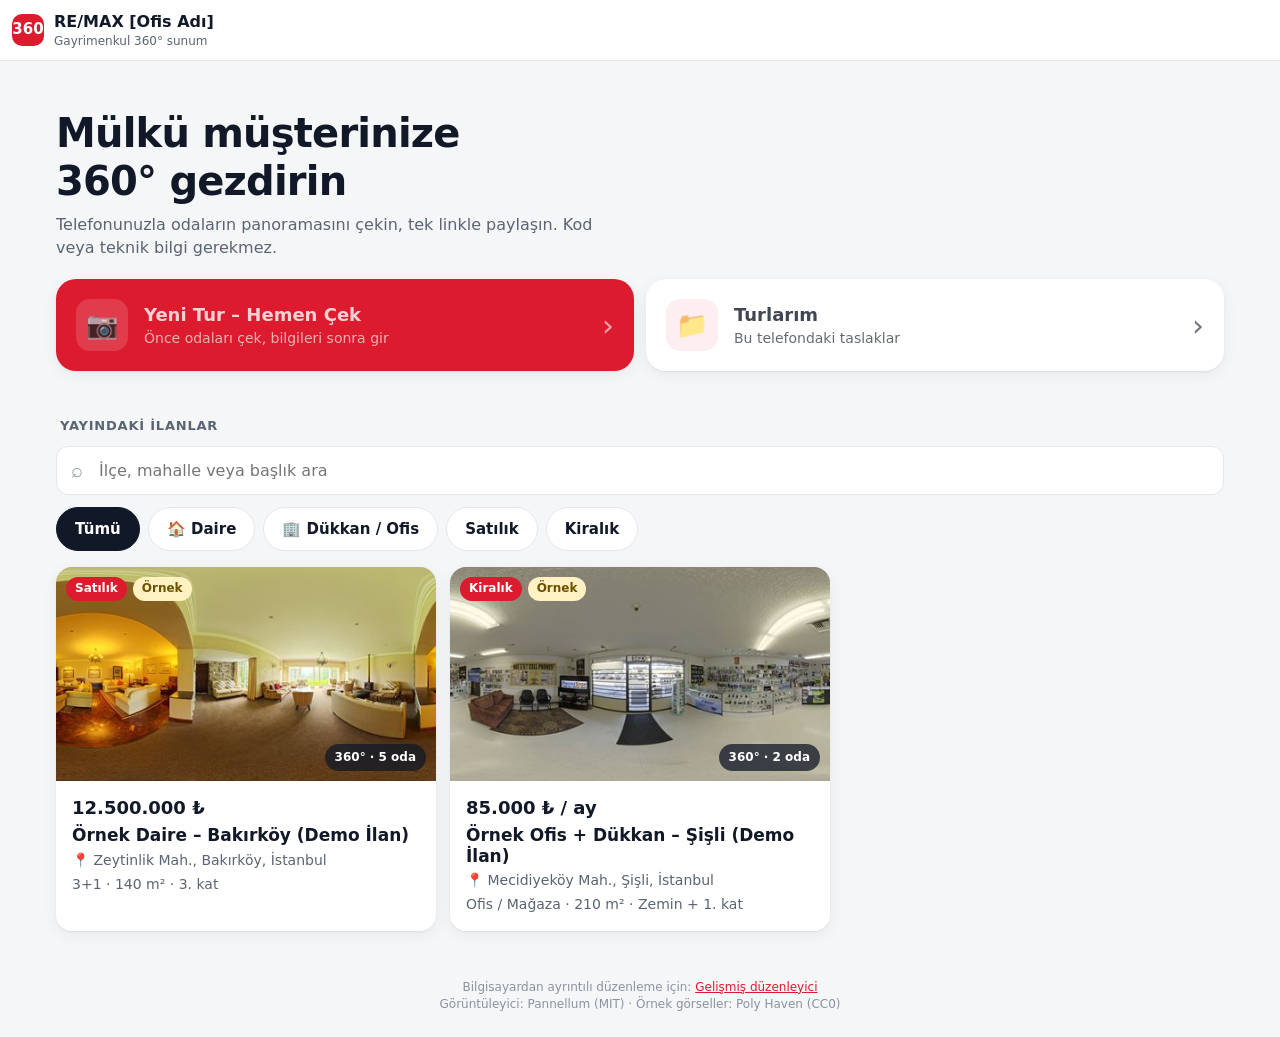
==== commit d634ffd7: "Uygulama içi panorama çekimi (otomatik deklanşör, yön sensörü) + tarayıcıda OpenCV.js birleştirme; ö" ====
--- a/index.html
+++ b/index.html
@@ -17,7 +17,7 @@
   <h2>Mülkü müşterinize<br>360° gezdirin</h2>
   <p>Telefonunuzla odaların panoramasını çekin, tek linkle paylaşın. Kod veya teknik bilgi gerekmez.</p>
   <div class="buyuk-secim">
-    <a class="ana" href="cek.html#yeni" id="btnYeniTur"><span class="e">📷</span><span><b>Yeni Tur Oluştur</b><span>Odaları çek, bilgileri gir, paylaş</span></span></a>
+    <a class="ana" href="cek.html#yeni" id="btnYeniTur"><span class="e">📷</span><span><b>Yeni Tur – Hemen Çek</b><span>Önce odaları çek, bilgileri sonra gir</span></span></a>
     <a href="cek.html" id="btnTurlarim"><span class="e">📁</span><span><b>Turlarım</b><span id="taslakSayi">Bu telefondaki taslaklar</span></span></a>
   </div>
 </section>
--- a/css/style.css
+++ b/css/style.css
@@ -110,6 +110,7 @@
 .toast.goster{opacity:1}
 .yukleniyor{position:fixed;inset:0;background:rgba(255,255,255,.85);display:none;place-items:center;z-index:90;font-weight:700;text-align:center;padding:24px}
 .yukleniyor.acik{display:grid}
+#yukleniyorMetin{white-space:pre-line}
 .donen{width:36px;height:36px;border:4px solid var(--cizgi);border-top-color:var(--ana);border-radius:50%;animation:don 0.8s linear infinite;margin:0 auto 12px}
 @keyframes don{to{transform:rotate(360deg)}}
 
@@ -343,3 +344,63 @@
   .adimlar{justify-content:center}
   .adimlar .a{max-width:260px}
 }
+
+/* ===== Uygulama içi panorama çekimi ===== */
+html.cekim-acik,html.cekim-acik body{overflow:hidden}
+.cekim{position:fixed;inset:0;z-index:100;background:#000;color:#fff;touch-action:none;user-select:none;-webkit-user-select:none}
+.cekim video{position:absolute;inset:0;width:100%;height:100%;object-fit:cover}
+.cekim .hayalet{position:absolute;inset:0;width:100%;height:100%;pointer-events:none}
+.cekim .flas{position:absolute;inset:0;background:#fff;opacity:0;pointer-events:none;transition:opacity .14s}
+.cekim .flas.acik{opacity:.7}
+.c-ust{position:absolute;left:0;right:0;top:0;display:flex;gap:10px;align-items:flex-start;padding:calc(10px + var(--ust)) 12px 24px;background:linear-gradient(rgba(0,0,0,.65),transparent)}
+.c-yonerge{flex:1;font-weight:700;font-size:16px;line-height:1.35;text-shadow:0 1px 4px rgba(0,0,0,.6);padding-top:4px}
+.c-sayac{background:rgba(0,0,0,.55);border-radius:999px;padding:8px 12px;font-weight:800;font-size:14px;white-space:nowrap}
+.c-terazi{position:absolute;left:50%;top:50%;width:62%;height:0;transform:translate(-50%,-50%);pointer-events:none}
+.c-cizgi{position:absolute;left:0;right:0;top:-2px;height:4px;border-radius:4px;background:#F5B301;box-shadow:0 0 6px rgba(0,0,0,.6);transition:background .2s}
+.c-cizgi.iyi{background:#22C55E}
+.c-arti{position:absolute;left:50%;top:50%;width:26px;height:26px;transform:translate(-50%,-50%);border:3px solid rgba(255,255,255,.9);border-radius:50%}
+.c-ok{position:absolute;right:8px;top:50%;transform:translateY(-50%);display:flex;flex-direction:column;align-items:center;text-shadow:0 2px 8px rgba(0,0,0,.7);animation:okKay 1.2s ease-in-out infinite;pointer-events:none;transition:opacity .2s}
+.c-ok b{font-size:96px;line-height:.8;font-weight:300}
+.c-ok span{font-weight:800;font-size:15px;background:rgba(220,28,46,.92);padding:6px 10px;border-radius:999px;text-shadow:none}
+.c-ok.sonuk{opacity:.15}
+@keyframes okKay{0%,100%{transform:translate(0,-50%)}50%{transform:translate(10px,-50%)}}
+.c-ipucu{position:absolute;left:50%;bottom:calc(140px + var(--alt));transform:translateX(-50%);background:rgba(17,24,39,.8);padding:10px 16px;border-radius:999px;font-weight:700;white-space:nowrap;font-size:15px;max-width:92vw;overflow:hidden;text-overflow:ellipsis}
+.c-ipucu.iyi{background:rgba(22,163,74,.9)}
+.c-ipucu.uyari{background:rgba(220,28,46,.92);white-space:normal;text-align:center;border-radius:16px}
+.c-alt{position:absolute;left:0;right:0;bottom:0;display:grid;grid-template-columns:1fr auto 1fr;align-items:center;gap:10px;padding:20px 14px calc(18px + var(--alt));background:linear-gradient(transparent,rgba(0,0,0,.7))}
+.c-alt .cam{min-height:48px;font-size:14px;padding:8px 12px}
+.c-alt .cam:first-child{justify-self:start}
+.c-alt .cam:last-child{justify-self:end}
+.c-alt .cam:disabled{opacity:.35}
+.c-deklansor{width:84px;height:84px;min-height:84px;padding:0;border:0;border-radius:50%;background:transparent!important;position:relative}
+.c-deklansor svg{position:absolute;inset:0;transform:rotate(-90deg)}
+.c-deklansor .iz{fill:none;stroke:rgba(255,255,255,.35);stroke-width:6}
+.c-deklansor .ilerleme{fill:none;stroke:#fff;stroke-width:6;stroke-linecap:round;transition:stroke-dashoffset .3s}
+.c-deklansor span{position:absolute;inset:12px;border-radius:50%;background:#fff}
+.c-deklansor:active span{transform:scale(.92)}
+.dikis-ilerleme{height:10px;border-radius:10px;background:var(--cizgi);overflow:hidden;margin:14px 0 8px}
+.dikis-ilerleme div{height:100%;width:0;background:var(--ana);transition:width .2s}
+.uc-adim{display:grid;grid-template-columns:repeat(3,1fr);gap:8px;margin-top:10px}
+.uc-adim>div{position:relative;background:var(--zemin);border-radius:14px;padding:14px 8px 10px;text-align:center}
+.uc-adim>div>b{position:absolute;top:6px;left:8px;width:22px;height:22px;border-radius:50%;background:var(--ana);color:#fff;font-size:13px;display:grid;place-items:center}
+.uc-adim .ik{font-size:30px;display:block;margin:4px 0}
+.uc-adim p{margin:0;font-size:13px;line-height:1.3}
+.c-ust-satir{display:flex;gap:10px;align-items:flex-start}
+.c-cipler{display:flex;gap:6px;overflow-x:auto;margin:10px -12px 0;padding:0 12px 2px;scrollbar-width:none}
+.c-cipler::-webkit-scrollbar{display:none}
+.c-cipler button{flex:0 0 auto;min-height:36px;padding:6px 12px;font-size:14px;border-radius:999px;background:rgba(17,24,39,.55);border:1.5px solid rgba(255,255,255,.35);color:#fff}
+.c-cipler button.secili{background:#fff;color:var(--metin);border-color:#fff}
+.c-panel{position:absolute;left:0;right:0;bottom:0;z-index:3;background:#fff;color:var(--metin);border-radius:22px 22px 0 0;padding:20px 18px calc(18px + var(--alt));box-shadow:0 -8px 30px rgba(0,0,0,.35)}
+.c-panel h3{margin:0 0 6px;font-size:20px}
+.c-panel p{margin:0 0 14px;color:var(--ikincil)}
+.c-panel .c-durum{font-weight:600}
+.c-panel-alt{display:flex;gap:8px;margin-top:10px}
+.c-panel-alt>*{flex:1;font-size:14px}
+.cekim.panelli .c-alt,.cekim.panelli .c-ipucu,.cekim.panelli .c-ok{display:none!important}
+@media (min-width:700px){.c-panel{max-width:520px;margin:0 auto}}
+.alt-cubuk .ic>#btnAtla{flex:0 0 auto;padding:0 16px;border:0;background:transparent;color:var(--ikincil)}
+.rozet-eksik{display:inline-flex;align-items:center;margin-top:6px;padding:4px 10px;min-height:28px;border-radius:999px;background:#FFF4E5;color:#9A5B00;font-size:12.5px;font-weight:700;cursor:pointer}
+.oda.kuyrukta .resim{display:grid;place-items:center;background:#EEF0F3;font-size:22px}
+.oda.kuyrukta .resim .donen{width:26px;height:26px;margin:0;border-width:3px}
+.oda.kuyrukta .yazi b{display:block;font-size:15px}
+.cekim .c-ust{flex-direction:column;align-items:stretch;gap:0}
